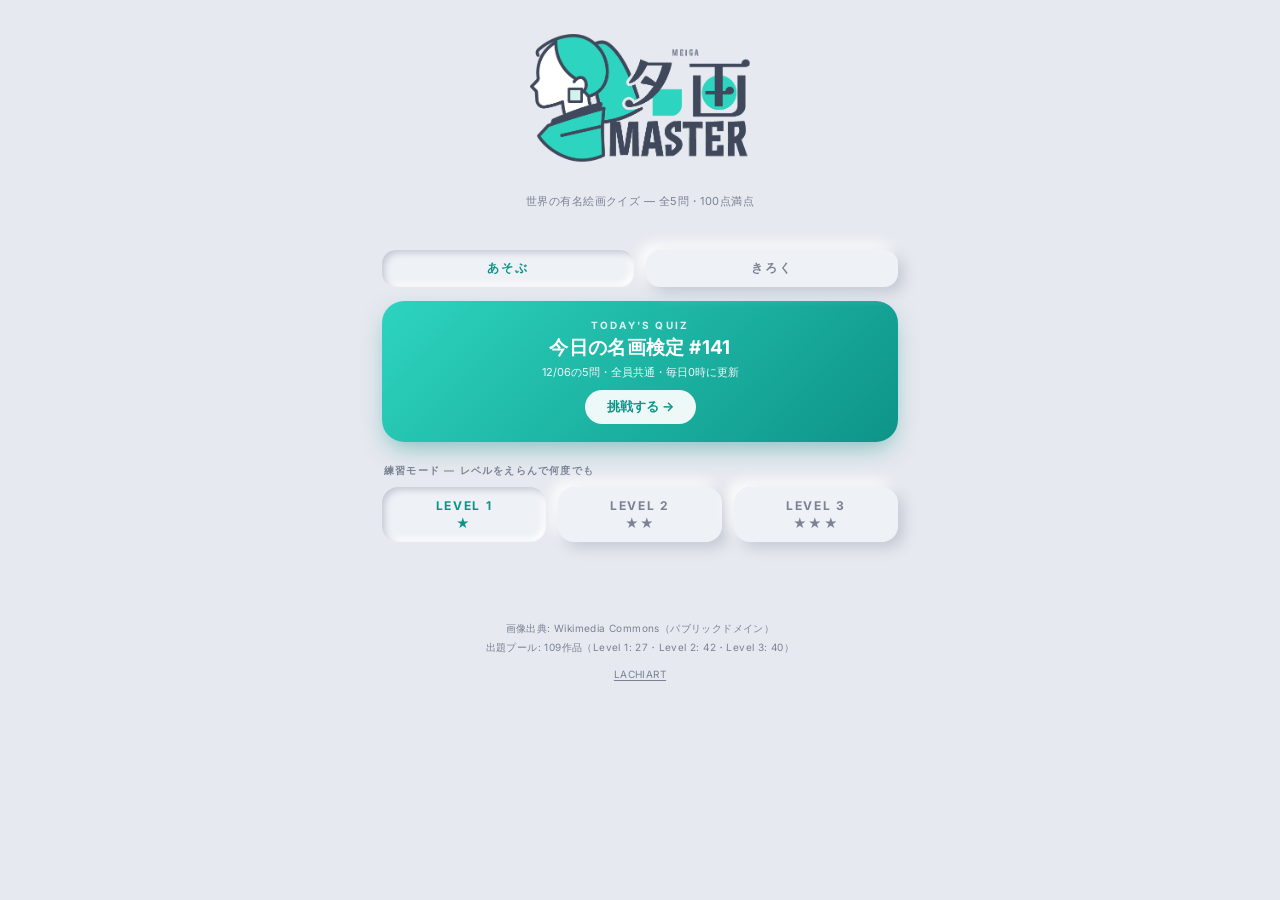
==== index.html @ eb068966 "出題中はホームUI(タブ・デイリーカード・レベル選択)を隠して問題に集中できる画面に - ホーム/出題/結果/きろくの4画面切り替え式に変更(初期表示はホーム) - 出題中は←ボタンでホームに戻れる " ====
<!DOCTYPE html>
<html lang="ja">
<head>
  <meta charset="UTF-8">
  <meta name="viewport" content="width=device-width, initial-scale=1.0">
  <title>名画MASTER｜世界の有名絵画クイズ</title>
  <meta name="description" content="世界の有名絵画クイズ「名画MASTER」に挑戦！「この作品の作者は？」「この作品のタイトルは？」全5問・100点満点。Level 1〜3で何度でも遊べる。">
  <meta property="og:title" content="名画MASTER｜世界の有名絵画クイズ">
  <meta property="og:description" content="名画の4択クイズ・全5問100点満点。Level 1〜3。あなたは何点とれる？">
  <meta property="og:type" content="website">
  <meta property="og:url" content="https://lachiart.com/quiz/meiga/">
  <meta name="twitter:card" content="summary_large_image">
  <meta property="og:image" content="https://lachiart.com/quiz/meiga/og-card.png">
  <link rel="icon" type="image/png" href="favicon.png">
  <link rel="apple-touch-icon" href="favicon.png">
  <link rel="preconnect" href="https://fonts.googleapis.com">
  <link rel="preconnect" href="https://fonts.gstatic.com" crossorigin>
  <link href="https://fonts.googleapis.com/css2?family=Inter:wght@400;500;600;700&display=swap" rel="stylesheet">
  <link rel="stylesheet" href="style.css">
  <script async src="https://pagead2.googlesyndication.com/pagead/js/adsbygoogle.js?client=ca-pub-6177307831535485" crossorigin="anonymous"></script>
</head>
<body>

  <header class="site-header">
    <h1 class="logo-h1"><img src="logo.png" alt="名画MASTER" class="logo"></h1>
    <p class="tagline">世界の有名絵画クイズ — 全5問・100点満点</p>
  </header>

  <main id="app">
    <!-- 広告枠（ページを開いた瞬間から見える位置＝クイズ冒頭。常時表示） -->
    <div class="ad-top">
      <ins class="adsbygoogle"
           style="display:block"
           data-ad-client="ca-pub-6177307831535485"
           data-ad-slot="2286251553"
           data-ad-format="auto"
           data-full-width-responsive="true"></ins>
    </div>

    <!-- あそぶ / きろく タブ -->
    <nav class="top-tabs" aria-label="画面切り替え">
      <button id="tab-play" class="top-tab active">あそぶ</button>
      <button id="tab-records" class="top-tab">きろく</button>
    </nav>

    <div id="play-view">

    <!-- ホーム（出題中は隠れる） -->
    <div id="home-menu">
      <!-- 今日の名画検定（毎日0時更新・全員共通） -->
      <button id="daily-card" class="daily-card">
        <span class="daily-kicker">TODAY'S QUIZ</span>
        <span class="daily-title">今日の名画検定 <span id="daily-num">#1</span></span>
        <span class="daily-sub" id="daily-sub"></span>
        <span class="daily-status" id="daily-status">挑戦する →</span>
      </button>

      <p class="mode-caption">練習モード — レベルをえらんで何度でも</p>

      <!-- 難易度切り替え（ボタンはapp.jsがデータから自動生成。Level 4以降も自動で増える） -->
      <div class="level-row" id="level-row" role="group" aria-label="レベルをえらぶ"></div>
    </div>

    <!-- クイズ画面 -->
    <section id="quiz-screen" hidden>
      <div class="progress-row">
        <button id="quiz-home-btn" class="quiz-home-btn" aria-label="ホームにもどる">←</button>
        <span id="q-counter">第1問 / 5</span>
        <div id="score-dots" aria-label="正解状況"></div>
      </div>
      <figure class="art-frame">
        <div class="art-screen">
          <img id="art-image" src="" alt="出題作品の画像">
        </div>
      </figure>
      <h2 id="question-text"></h2>
      <div id="choices" class="choices"></div>

      <div id="feedback" class="feedback" hidden>
        <p id="feedback-head"></p>
        <div class="work-info">
          <p id="work-caption"></p>
          <p id="work-summary"></p>
        </div>
        <button id="next-btn" class="primary-btn">次の問題へ</button>
      </div>
    </section>

    <!-- 結果画面 -->
    <section id="result-screen" hidden>
      <div class="score-dial">
        <svg viewBox="0 0 240 240" aria-hidden="true">
          <defs>
            <linearGradient id="scoreGrad" x1="0" y1="0" x2="1" y2="1">
              <stop offset="0%" stop-color="#2dd4bf"/>
              <stop offset="100%" stop-color="#f59e0b"/>
            </linearGradient>
          </defs>
          <circle class="ring-guide" cx="120" cy="120" r="110"/>
          <circle id="score-arc" class="ring-arc" cx="120" cy="120" r="110"/>
        </svg>
        <div class="score-dial-inner">
          <p class="score-label">YOUR SCORE</p>
          <p id="result-score"><span id="score-num">0</span><span class="score-unit">点</span></p>
          <p id="result-sub"></p>
        </div>
      </div>
      <p id="result-message"></p>
      <p id="daily-done-note" class="daily-done-note" hidden></p>
      <div class="result-actions">
        <a id="share-btn" class="primary-btn" href="#" target="_blank" rel="noopener">
          𝕏 で結果をシェア
        </a>
        <button id="retry-btn" class="secondary-btn">もう一度挑戦</button>
      </div>
      <h3 class="recap-title">今回の出題作品</h3>
      <ol id="recap-list" class="recap-list"></ol>

      <a class="blog-cta" href="https://lachiart.com/">
        <span class="blog-cta-kicker">ART TELLER</span>
        <span class="blog-cta-title">名画の魅力を、もっと言葉で。</span>
        <span class="blog-cta-action">らちまゆみのブログを読む →</span>
      </a>
      <p class="portal-link-row"><a class="portal-link" href="../">🎨 クイズ広場 — ほかのクイズであそぶ →</a></p>
    </section>

    <!-- 読み込み中 -->
    <section id="loading-screen">
      <p>問題を準備しています…</p>
    </section>

    </div><!-- /#play-view -->

    <!-- きろく画面 -->
    <section id="records-screen" hidden>
      <div class="stat-grid">
        <div class="stat-tile"><span class="stat-num" id="rec-streak">0</span><span class="stat-label">🔥 連続日数</span></div>
        <div class="stat-tile"><span class="stat-num" id="rec-best">0</span><span class="stat-label">最高連続</span></div>
        <div class="stat-tile"><span class="stat-num" id="rec-plays">0</span><span class="stat-label">プレイ回数</span></div>
        <div class="stat-tile"><span class="stat-num" id="rec-avg">0</span><span class="stat-label">平均点</span></div>
      </div>

      <div class="mastered-panel">
        <div class="mastered-head"><span>マスターした作品</span><strong id="rec-mastered-num">0 / 109</strong></div>
        <div class="mastered-track"><div class="mastered-bar" id="rec-mastered-bar"></div></div>
      </div>

      <h3 class="rec-h">今日の名画検定</h3>
      <ol id="rec-daily-list" class="rec-list"></ol>

      <h3 class="rec-h">練習モード</h3>
      <ol id="rec-practice-list" class="rec-list"></ol>

      <button id="rec-back-btn" class="secondary-btn">あそぶにもどる</button>
    </section>
  </main>

  <footer class="site-footer">
    <p>画像出典: Wikimedia Commons（パブリックドメイン）</p>
    <p id="pool-info"></p>
    <p class="home-link"><a href="https://lachiart.com/">LACHIART</a></p>
  </footer>

  <script src="works.js"></script>
  <script src="app.js"></script>
</body>
</html>
---- style.css ----
/* ============================================================
   アートクイズ — ニューモーフィック（ソフトUI）スタイル
   デザイントークンは design_handoff_nest_smart_home に準拠
   ============================================================ */
:root {
  --bg:        #e6e9ef;   /* app background */
  --panel:     #eef1f6;   /* raised surfaces */
  --shadow-d:  #c5cad3;   /* dark shadow (BR) */
  --shadow-l:  #ffffff;   /* light shadow (TL) */
  --ink:       #2a3142;   /* primary text */
  --mute:      #7a8294;   /* secondary text */
  --teal:      #2dd4bf;   /* primary accent */
  --teal-deep: #0d9488;   /* success / active text */
  --amber:     #f59e0b;   /* warning */
  --teal-soft: #d4f1eb;   /* success pill bg */
  --amber-soft:#fef0d4;   /* warning pill bg */
  --warm-text: #92400e;   /* warning text */
  --divider:   #dfe5ed;

  /* paired dual-shadow soft-UI */
  --raise-panel: 12px 12px 28px var(--shadow-d), -12px -12px 28px var(--shadow-l);
  --raise-tile:  8px 8px 18px var(--shadow-d), -8px -8px 18px var(--shadow-l);
  --raise-chip:  6px 6px 14px var(--shadow-d), -6px -6px 14px var(--shadow-l);
  --inset-chip:  inset 3px 3px 6px var(--shadow-d), inset -3px -3px 6px var(--shadow-l);
  --inset-deep:  inset 4px 4px 10px var(--shadow-d), inset -4px -4px 10px var(--shadow-l);
}

* { box-sizing: border-box; }

/* hidden属性は display:flex 等の指定より必ず優先させる */
[hidden] { display: none !important; }

body {
  margin: 0;
  background: var(--bg);
  color: var(--ink);
  font-family: "Inter", -apple-system, BlinkMacSystemFont,
    "Hiragino Kaku Gothic ProN", "Noto Sans JP", "Yu Gothic", sans-serif;
  line-height: 1.7;
  -webkit-font-smoothing: antialiased;
}

/* --- ヘッダー --- */
.site-header {
  text-align: center;
  padding: 34px 16px 8px;
}
.logo-h1 { margin: 0; }
.logo {
  width: 220px;
  max-width: 62vw;
  height: auto;
  display: inline-block;
}
.tagline {
  margin: 4px 0 0;
  color: var(--mute);
  font-size: 11px;
  letter-spacing: 0.04em;
}

#app {
  max-width: 560px;
  margin: 0 auto;
  padding: 10px 22px 40px;
}

/* --- 難易度切り替え --- */
.level-row {
  display: flex;
  gap: 12px;
  margin: 8px 0 18px;
}
.level-btn {
  flex: 1;
  padding: 11px 6px;
  border: none;
  border-radius: 16px;
  background: var(--panel);
  color: var(--mute);
  font-family: inherit;
  font-size: 13px;
  font-weight: 600;
  letter-spacing: 0.08em;
  cursor: pointer;
  box-shadow: var(--raise-chip);
  transition: box-shadow 0.15s, color 0.15s;
}
.level-btn .lv-label {
  display: block;
  font-size: 12px;
  font-weight: 700;
  letter-spacing: 0.14em;
}
.level-btn .lv-stars {
  display: block;
  font-size: 13px;
  margin-top: 2px;
  letter-spacing: 0.1em;
}
.level-btn:hover:not(.active) { color: var(--ink); }
.level-btn.active {
  box-shadow: var(--inset-chip);
  color: var(--teal-deep);
}

/* --- 進行表示 --- */
.progress-row {
  display: flex;
  justify-content: space-between;
  align-items: center;
  margin: 8px 2px 16px;
}
#q-counter {
  flex: 1;
  font-size: 11px;
  font-weight: 600;
  letter-spacing: 0.1em;
  color: var(--mute);
}
.quiz-home-btn {
  width: 34px;
  height: 34px;
  margin-right: 10px;
  border: none;
  border-radius: 12px;
  background: var(--panel);
  color: var(--mute);
  font-family: inherit;
  font-size: 15px;
  font-weight: 600;
  cursor: pointer;
  box-shadow: var(--raise-chip);
  transition: box-shadow 0.15s, color 0.15s;
}
.quiz-home-btn:hover { color: var(--teal-deep); }
.quiz-home-btn:active { box-shadow: var(--inset-chip); }
#score-dots { display: flex; gap: 8px; }
.dot {
  width: 26px;
  height: 26px;
  border-radius: 9px;
  display: grid;
  place-items: center;
  font-size: 10px;
  font-weight: 600;
  background: var(--panel);
  color: var(--mute);
  box-shadow: var(--inset-chip);
  transition: box-shadow 0.15s, background 0.15s, color 0.15s;
}
.dot.current {
  box-shadow: var(--raise-chip);
  color: var(--ink);
}
.dot.ok { background: var(--teal); color: #fff; box-shadow: none; }
.dot.ng { background: var(--amber); color: #fff; box-shadow: none; }

/* --- 作品パネル（外＝raised、内＝recessedの暗いスクリーン） --- */
.art-frame {
  margin: 0 0 18px;
  padding: 12px;
  background: var(--panel);
  border-radius: 24px;
  box-shadow: var(--raise-panel);
}
.art-screen {
  border-radius: 16px;
  background: linear-gradient(135deg, #1a2238, #3a3458);
  box-shadow: var(--inset-deep);
  padding: 10px;
}
.art-screen img {
  display: block;
  width: 100%;
  max-height: 44vh;
  object-fit: contain;
  min-height: 170px;
  border-radius: 8px;
}

#question-text {
  font-size: 17px;
  font-weight: 600;
  text-align: center;
  letter-spacing: -0.01em;
  margin: 4px 0 16px;
}

/* --- 選択肢（raised chip → 押すと inset） --- */
.choices {
  display: grid;
  grid-template-columns: 1fr 1fr;
  gap: 14px;
}
@media (max-width: 500px) {
  .choices { grid-template-columns: 1fr; gap: 12px; }
}
.choice-btn {
  padding: 15px 12px;
  font-size: 13px;
  font-weight: 600;
  font-family: inherit;
  background: var(--panel);
  color: var(--ink);
  border: none;
  border-radius: 18px;
  cursor: pointer;
  line-height: 1.5;
  box-shadow: var(--raise-tile);
  transition: box-shadow 0.15s, color 0.15s, transform 0.15s;
}
.choice-btn:hover:not(:disabled) { transform: translateY(-1px); }
.choice-btn:active:not(:disabled) { box-shadow: var(--inset-chip); transform: none; }
.choice-btn:disabled { cursor: default; }
.choice-btn.correct {
  box-shadow: var(--inset-chip);
  color: var(--teal-deep);
  font-weight: 700;
}
.choice-btn.wrong {
  box-shadow: var(--inset-chip);
  color: var(--warm-text);
}

/* --- 解説パネル --- */
.feedback {
  margin-top: 18px;
  padding: 18px;
  background: var(--panel);
  border-radius: 22px;
  box-shadow: var(--raise-panel);
}
#feedback-head {
  display: inline-block;
  margin: 0 0 10px;
  padding: 6px 14px;
  border-radius: 999px;
  font-size: 12px;
  font-weight: 700;
}
#feedback-head.ok { background: var(--teal-soft); color: var(--teal-deep); }
#feedback-head.ng { background: var(--amber-soft); color: var(--warm-text); }
.work-info p { margin: 4px 0; font-size: 12px; }
#work-caption { font-weight: 600; font-size: 13px; }
#work-summary { color: var(--mute); }

/* --- ボタン --- */
.primary-btn {
  display: block;
  width: 100%;
  margin-top: 14px;
  padding: 14px;
  font-size: 14px;
  font-weight: 600;
  font-family: inherit;
  text-align: center;
  color: #fff;
  background: var(--teal);
  border: none;
  border-radius: 18px;
  cursor: pointer;
  text-decoration: none;
  box-shadow: 0 6px 14px -2px rgba(45, 212, 191, 0.4);
  transition: box-shadow 0.15s, transform 0.15s;
}
.primary-btn:hover { transform: translateY(-1px); }
.primary-btn:active { transform: none; box-shadow: 0 3px 8px -2px rgba(45, 212, 191, 0.4); }

.secondary-btn {
  display: block;
  width: 100%;
  padding: 14px;
  font-size: 14px;
  font-weight: 600;
  font-family: inherit;
  color: var(--ink);
  background: var(--panel);
  border: none;
  border-radius: 18px;
  cursor: pointer;
  box-shadow: var(--inset-chip);
  transition: box-shadow 0.15s;
}
.secondary-btn:hover { box-shadow: var(--inset-deep); }

/* --- 結果画面 --- */
#result-screen { text-align: center; padding-top: 14px; }

.score-dial {
  position: relative;
  width: 240px;
  height: 240px;
  margin: 0 auto 18px;
  border-radius: 50%;
  background: var(--panel);
  box-shadow: var(--raise-panel);
}
.score-dial svg {
  position: absolute;
  inset: 0;
  width: 100%;
  height: 100%;
}
.ring-guide {
  fill: none;
  stroke: #d1d5dd;
  stroke-width: 5;
  stroke-dasharray: 2 6;
}
.ring-arc {
  fill: none;
  stroke: url(#scoreGrad);
  stroke-width: 5;
  stroke-linecap: round;
  transform: rotate(-90deg);
  transform-origin: center;
  transition: stroke-dashoffset 0.8s ease;
}
.score-dial-inner {
  position: absolute;
  inset: 28px;
  border-radius: 50%;
  background: var(--panel);
  box-shadow: var(--inset-deep);
  display: flex;
  flex-direction: column;
  align-items: center;
  justify-content: center;
}
.score-label {
  margin: 0;
  font-size: 10px;
  font-weight: 600;
  letter-spacing: 0.2em;
  color: var(--mute);
}
#result-score {
  margin: 0;
  font-size: 56px;
  font-weight: 300;
  letter-spacing: -0.04em;
  line-height: 1.1;
  background: linear-gradient(180deg, var(--ink), #5a6478);
  -webkit-background-clip: text;
  background-clip: text;
  -webkit-text-fill-color: transparent;
}
.score-unit { font-size: 18px; font-weight: 500; }
#result-sub { margin: 0; font-size: 11px; color: var(--teal-deep); font-weight: 600; }

#result-message { font-size: 14px; font-weight: 500; margin: 0 0 20px; }

.result-actions {
  display: grid;
  gap: 12px;
  max-width: 340px;
  margin: 0 auto 30px;
}
.result-actions .primary-btn { margin-top: 0; }

.recap-title {
  font-size: 11px;
  font-weight: 600;
  letter-spacing: 0.15em;
  color: var(--mute);
  border-top: 1px solid var(--divider);
  padding-top: 22px;
  margin-top: 6px;
}
.recap-list {
  list-style: none;
  padding: 0;
  margin: 0;
  text-align: left;
}
/* --- 冒頭の広告枠 --- */
.ad-top {
  margin: 4px 0 18px;
  display: flex;
  align-items: center;
  justify-content: center;
  overflow: hidden;
}
.ad-top .adsbygoogle { width: 100%; }
/* 広告が埋まらなかったときは枠ごと畳む（空白のまま場所を取らない） */
.ad-top.ad-empty { display: none; }
ins.adsbygoogle[data-ad-status="unfilled"] { display: none !important; }

/* --- ブログ誘導カード（結果画面下部） --- */
.blog-cta {
  display: block;
  margin-top: 26px;
  padding: 20px 18px;
  border-radius: 22px;
  background: var(--panel);
  box-shadow: var(--raise-panel);
  text-decoration: none;
  text-align: center;
  transition: transform 0.15s, box-shadow 0.15s;
}
.blog-cta:hover { transform: translateY(-2px); }
.blog-cta:active { box-shadow: var(--inset-chip); transform: none; }
.blog-cta-kicker {
  display: block;
  font-size: 10px;
  font-weight: 700;
  letter-spacing: 0.2em;
  color: var(--mute);
}
.blog-cta-title {
  display: block;
  margin-top: 6px;
  font-size: 16px;
  font-weight: 600;
  color: var(--ink);
}
.blog-cta-action {
  display: inline-block;
  margin-top: 12px;
  padding: 9px 20px;
  border-radius: 999px;
  background: var(--teal);
  color: #fff;
  font-size: 13px;
  font-weight: 600;
  box-shadow: 0 6px 14px -2px rgba(45, 212, 191, 0.4);
}
.recap-list li {
  display: flex;
  align-items: center;
  gap: 12px;
  background: var(--panel);
  border-radius: 18px;
  box-shadow: var(--raise-tile);
  padding: 10px 14px;
  margin-bottom: 12px;
}
.recap-num {
  width: 30px;
  height: 30px;
  border-radius: 50%;
  background: var(--ink);
  color: var(--panel);
  font-size: 12px;
  font-weight: 700;
  display: grid;
  place-items: center;
  flex-shrink: 0;
}
.recap-list img {
  width: 52px;
  height: 52px;
  object-fit: cover;
  border-radius: 12px;
  background: #1a2238;
  flex-shrink: 0;
}
.recap-list .meta { font-size: 11px; line-height: 1.5; flex: 1; min-width: 0; }
.recap-list .meta strong { display: block; font-size: 12px; font-weight: 600; }
.recap-list .meta span { color: var(--mute); }
.recap-mark {
  width: 28px;
  height: 28px;
  border-radius: 50%;
  display: grid;
  place-items: center;
  font-size: 13px;
  font-weight: 700;
  flex-shrink: 0;
}
.recap-mark.ok { background: var(--teal-soft); color: var(--teal-deep); }
.recap-mark.ng { background: var(--amber-soft); color: var(--warm-text); }

/* --- その他 --- */
#loading-screen { text-align: center; color: var(--mute); padding: 40px 0; font-size: 12px; }
.site-footer {
  text-align: center;
  color: var(--mute);
  font-size: 10px;
  letter-spacing: 0.04em;
  padding: 18px 16px 28px;
}
.site-footer p { margin: 2px 0; }
.home-link { margin-top: 10px !important; }
.home-link a {
  color: var(--mute);
  text-decoration: underline;
  text-underline-offset: 2px;
}
.home-link a:hover { color: var(--teal-deep); }

/* ============================================================
   デイリー化（今日の名画検定・タブ・きろく）
   ============================================================ */

/* --- あそぶ / きろく タブ --- */
.top-tabs {
  display: flex;
  gap: 12px;
  margin: 0 0 14px;
}
.top-tab {
  flex: 1;
  padding: 10px 6px;
  border: none;
  border-radius: 14px;
  background: var(--panel);
  color: var(--mute);
  font-family: inherit;
  font-size: 12px;
  font-weight: 600;
  letter-spacing: 0.14em;
  cursor: pointer;
  box-shadow: var(--raise-chip);
  transition: box-shadow 0.15s, color 0.15s;
}
.top-tab.active {
  box-shadow: var(--inset-chip);
  color: var(--teal-deep);
}

/* --- 今日の名画検定カード --- */
.daily-card {
  display: block;
  width: 100%;
  margin: 0 0 20px;
  padding: 18px 16px;
  border: none;
  border-radius: 22px;
  background: linear-gradient(135deg, #2dd4bf, #0d9488);
  color: #fff;
  font-family: inherit;
  text-align: center;
  cursor: pointer;
  box-shadow: 0 10px 24px -6px rgba(13, 148, 136, 0.5);
  transition: transform 0.15s, box-shadow 0.15s;
}
.daily-card:hover { transform: translateY(-2px); }
.daily-card:active { transform: none; box-shadow: 0 5px 12px -6px rgba(13, 148, 136, 0.5); }
.daily-kicker {
  display: block;
  font-size: 10px;
  font-weight: 700;
  letter-spacing: 0.22em;
  opacity: 0.85;
}
.daily-title {
  display: block;
  margin-top: 4px;
  font-size: 19px;
  font-weight: 700;
  letter-spacing: 0.02em;
}
.daily-sub {
  display: block;
  margin-top: 4px;
  font-size: 11px;
  opacity: 0.92;
}
.daily-status {
  display: inline-block;
  margin-top: 10px;
  padding: 8px 22px;
  border-radius: 999px;
  background: rgba(255, 255, 255, 0.92);
  color: var(--teal-deep);
  font-size: 13px;
  font-weight: 700;
}
.mode-caption {
  margin: 0 2px 8px;
  font-size: 10px;
  font-weight: 600;
  letter-spacing: 0.12em;
  color: var(--mute);
}

/* --- デイリー完走メッセージ（結果画面） --- */
.daily-done-note {
  margin: 4px 0 14px;
  padding: 10px 14px;
  border-radius: 14px;
  display: inline-block;
  background: var(--teal-soft);
  color: var(--teal-deep);
  font-size: 12px;
  font-weight: 700;
}

/* --- クイズ広場リンク（結果画面下部） --- */
.portal-link-row { margin: 14px 0 0; text-align: center; }
.portal-link {
  color: var(--mute);
  font-size: 12px;
  font-weight: 600;
  text-decoration: underline;
  text-underline-offset: 3px;
}
.portal-link:hover { color: var(--teal-deep); }

/* --- きろく画面 --- */
#records-screen { padding-top: 4px; }
.stat-grid {
  display: grid;
  grid-template-columns: repeat(4, 1fr);
  gap: 12px;
}
@media (max-width: 500px) {
  .stat-grid { grid-template-columns: repeat(2, 1fr); }
}
.stat-tile {
  padding: 14px 6px;
  border-radius: 18px;
  background: var(--panel);
  box-shadow: var(--raise-tile);
  text-align: center;
}
.stat-num {
  display: block;
  font-size: 26px;
  font-weight: 300;
  letter-spacing: -0.02em;
  color: var(--ink);
}
.stat-label {
  display: block;
  margin-top: 2px;
  font-size: 10px;
  font-weight: 600;
  letter-spacing: 0.08em;
  color: var(--mute);
}
.mastered-panel {
  margin-top: 14px;
  padding: 16px;
  border-radius: 18px;
  background: var(--panel);
  box-shadow: var(--raise-tile);
}
.mastered-head {
  display: flex;
  justify-content: space-between;
  align-items: center;
  font-size: 12px;
  font-weight: 600;
  color: var(--ink);
}
.mastered-head strong { color: var(--teal-deep); }
.mastered-track {
  margin-top: 10px;
  height: 10px;
  border-radius: 5px;
  background: var(--panel);
  box-shadow: var(--inset-chip);
  overflow: hidden;
}
.mastered-bar {
  height: 100%;
  width: 0%;
  border-radius: 5px;
  background: linear-gradient(90deg, #2dd4bf, #0d9488);
  transition: width 0.6s ease;
}
.rec-h {
  margin: 22px 2px 8px;
  font-size: 11px;
  font-weight: 600;
  letter-spacing: 0.15em;
  color: var(--mute);
}
.rec-list {
  list-style: none;
  margin: 0;
  padding: 0;
}
.rec-list li {
  display: flex;
  align-items: center;
  gap: 12px;
  padding: 10px 14px;
  margin-bottom: 8px;
  border-radius: 14px;
  background: var(--panel);
  box-shadow: var(--raise-chip);
  font-size: 12px;
  color: var(--ink);
}
.rec-list li strong { margin-left: auto; font-weight: 700; }
.rec-tag {
  padding: 3px 10px;
  border-radius: 999px;
  background: var(--teal-soft);
  color: var(--teal-deep);
  font-size: 11px;
  font-weight: 700;
}
.rec-empty {
  justify-content: center;
  color: var(--mute) !important;
  box-shadow: var(--inset-chip) !important;
}
#rec-back-btn { margin-top: 20px; }
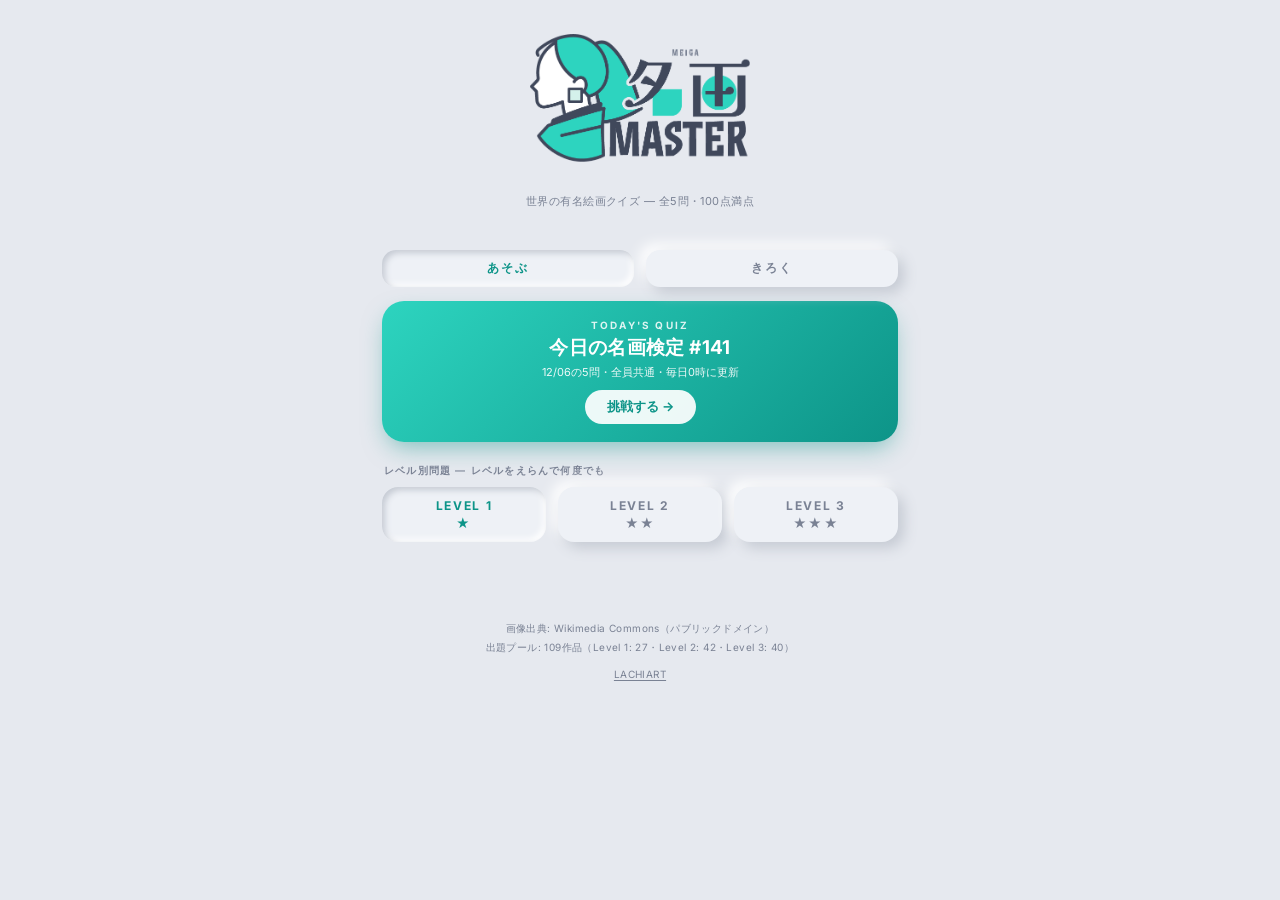
==== commit b3aec9f1: "表記整理: ブログCTA削除・練習モード→レベル別問題・きろく画面の戻るボタン削除 Co-Authored-By: Claude Opus 4.8 <noreply@anthropic.com>" ====
--- a/index.html
+++ b/index.html
@@ -55,7 +55,7 @@
         <span class="daily-status" id="daily-status">挑戦する →</span>
       </button>
 
-      <p class="mode-caption">練習モード — レベルをえらんで何度でも</p>
+      <p class="mode-caption">レベル別問題 — レベルをえらんで何度でも</p>
 
       <!-- 難易度切り替え（ボタンはapp.jsがデータから自動生成。Level 4以降も自動で増える） -->
       <div class="level-row" id="level-row" role="group" aria-label="レベルをえらぶ"></div>
@@ -116,11 +116,6 @@
       <h3 class="recap-title">今回の出題作品</h3>
       <ol id="recap-list" class="recap-list"></ol>
 
-      <a class="blog-cta" href="https://lachiart.com/">
-        <span class="blog-cta-kicker">ART TELLER</span>
-        <span class="blog-cta-title">名画の魅力を、もっと言葉で。</span>
-        <span class="blog-cta-action">らちまゆみのブログを読む →</span>
-      </a>
       <p class="portal-link-row"><a class="portal-link" href="../">🎨 クイズ広場 — ほかのクイズであそぶ →</a></p>
     </section>
 
@@ -148,10 +143,8 @@
       <h3 class="rec-h">今日の名画検定</h3>
       <ol id="rec-daily-list" class="rec-list"></ol>
 
-      <h3 class="rec-h">練習モード</h3>
+      <h3 class="rec-h">レベル別問題</h3>
       <ol id="rec-practice-list" class="rec-list"></ol>
-
-      <button id="rec-back-btn" class="secondary-btn">あそぶにもどる</button>
     </section>
   </main>
 
--- a/style.css
+++ b/style.css
@@ -387,45 +387,6 @@
 .ad-top.ad-empty { display: none; }
 ins.adsbygoogle[data-ad-status="unfilled"] { display: none !important; }
 
-/* --- ブログ誘導カード（結果画面下部） --- */
-.blog-cta {
-  display: block;
-  margin-top: 26px;
-  padding: 20px 18px;
-  border-radius: 22px;
-  background: var(--panel);
-  box-shadow: var(--raise-panel);
-  text-decoration: none;
-  text-align: center;
-  transition: transform 0.15s, box-shadow 0.15s;
-}
-.blog-cta:hover { transform: translateY(-2px); }
-.blog-cta:active { box-shadow: var(--inset-chip); transform: none; }
-.blog-cta-kicker {
-  display: block;
-  font-size: 10px;
-  font-weight: 700;
-  letter-spacing: 0.2em;
-  color: var(--mute);
-}
-.blog-cta-title {
-  display: block;
-  margin-top: 6px;
-  font-size: 16px;
-  font-weight: 600;
-  color: var(--ink);
-}
-.blog-cta-action {
-  display: inline-block;
-  margin-top: 12px;
-  padding: 9px 20px;
-  border-radius: 999px;
-  background: var(--teal);
-  color: #fff;
-  font-size: 13px;
-  font-weight: 600;
-  box-shadow: 0 6px 14px -2px rgba(45, 212, 191, 0.4);
-}
 .recap-list li {
   display: flex;
   align-items: center;
@@ -700,4 +661,3 @@
   color: var(--mute) !important;
   box-shadow: var(--inset-chip) !important;
 }
-#rec-back-btn { margin-top: 20px; }
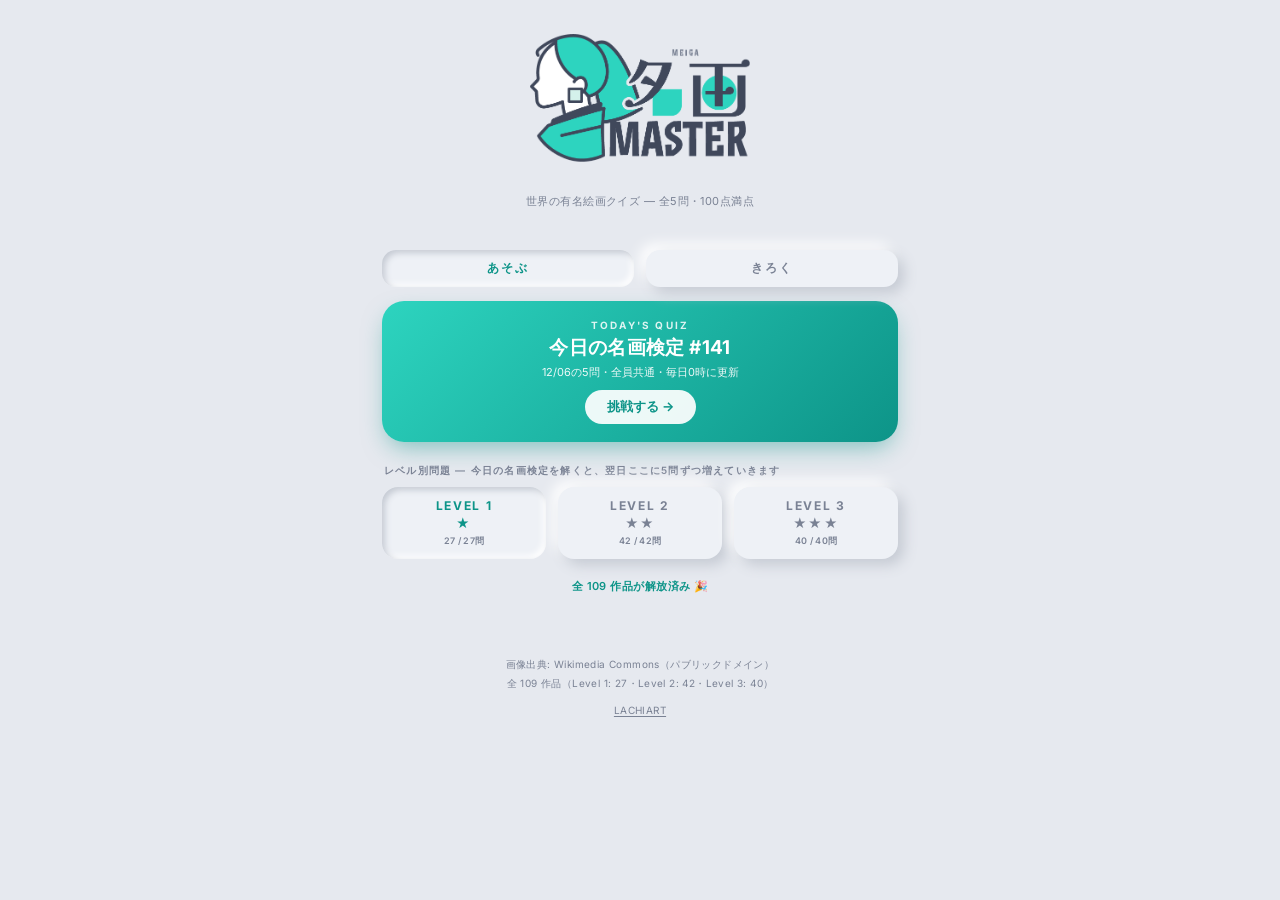
==== commit dee9fdaf: "毎日5作品ずつ解放される仕組みに変更(カレンダー式ストック成長) - 今日の名画検定#N = リリース順(易2中2難1)から今日の5作品・全員共通 - その5作品は翌日から「レベル別問題」に加わる(毎" ====
--- a/index.html
+++ b/index.html
@@ -16,7 +16,7 @@
   <link rel="preconnect" href="https://fonts.googleapis.com">
   <link rel="preconnect" href="https://fonts.gstatic.com" crossorigin>
   <link href="https://fonts.googleapis.com/css2?family=Inter:wght@400;500;600;700&display=swap" rel="stylesheet">
-  <link rel="stylesheet" href="style.css">
+  <link rel="stylesheet" href="style.css?v=20260724b">
   <script async src="https://pagead2.googlesyndication.com/pagead/js/adsbygoogle.js?client=ca-pub-6177307831535485" crossorigin="anonymous"></script>
 </head>
 <body>
@@ -55,10 +55,11 @@
         <span class="daily-status" id="daily-status">挑戦する →</span>
       </button>
 
-      <p class="mode-caption">レベル別問題 — レベルをえらんで何度でも</p>
+      <p class="mode-caption">レベル別問題 — 今日の名画検定を解くと、翌日ここに5問ずつ増えていきます</p>
 
       <!-- 難易度切り替え（ボタンはapp.jsがデータから自動生成。Level 4以降も自動で増える） -->
       <div class="level-row" id="level-row" role="group" aria-label="レベルをえらぶ"></div>
+      <p class="release-note" id="release-note"></p>
     </div>
 
     <!-- クイズ画面 -->
@@ -140,6 +141,9 @@
         <div class="mastered-track"><div class="mastered-bar" id="rec-mastered-bar"></div></div>
       </div>
 
+      <h3 class="rec-h">直近にあそんだ問題</h3>
+      <ol id="rec-questions-list" class="recap-list"></ol>
+
       <h3 class="rec-h">今日の名画検定</h3>
       <ol id="rec-daily-list" class="rec-list"></ol>
 
@@ -154,7 +158,8 @@
     <p class="home-link"><a href="https://lachiart.com/">LACHIART</a></p>
   </footer>
 
-  <script src="works.js"></script>
-  <script src="app.js"></script>
+  <!-- ?v= はキャッシュ対策。デザインやロジックを更新したらこの日付を変えると全員が新版を即取得 -->
+  <script src="works.js?v=20260724b"></script>
+  <script src="app.js?v=20260724b"></script>
 </body>
 </html>
--- a/style.css
+++ b/style.css
@@ -98,6 +98,28 @@
   margin-top: 2px;
   letter-spacing: 0.1em;
 }
+.level-btn .lv-count {
+  display: block;
+  margin-top: 4px;
+  font-size: 9px;
+  font-weight: 600;
+  letter-spacing: 0.04em;
+  color: var(--mute);
+}
+.level-btn.locked {
+  box-shadow: var(--inset-chip);
+  cursor: default;
+  opacity: 0.7;
+}
+.level-btn.locked:hover { color: var(--mute); }
+.release-note {
+  margin: 12px 2px 0;
+  text-align: center;
+  font-size: 11px;
+  font-weight: 600;
+  letter-spacing: 0.04em;
+  color: var(--teal-deep);
+}
 .level-btn:hover:not(.active) { color: var(--ink); }
 .level-btn.active {
   box-shadow: var(--inset-chip);
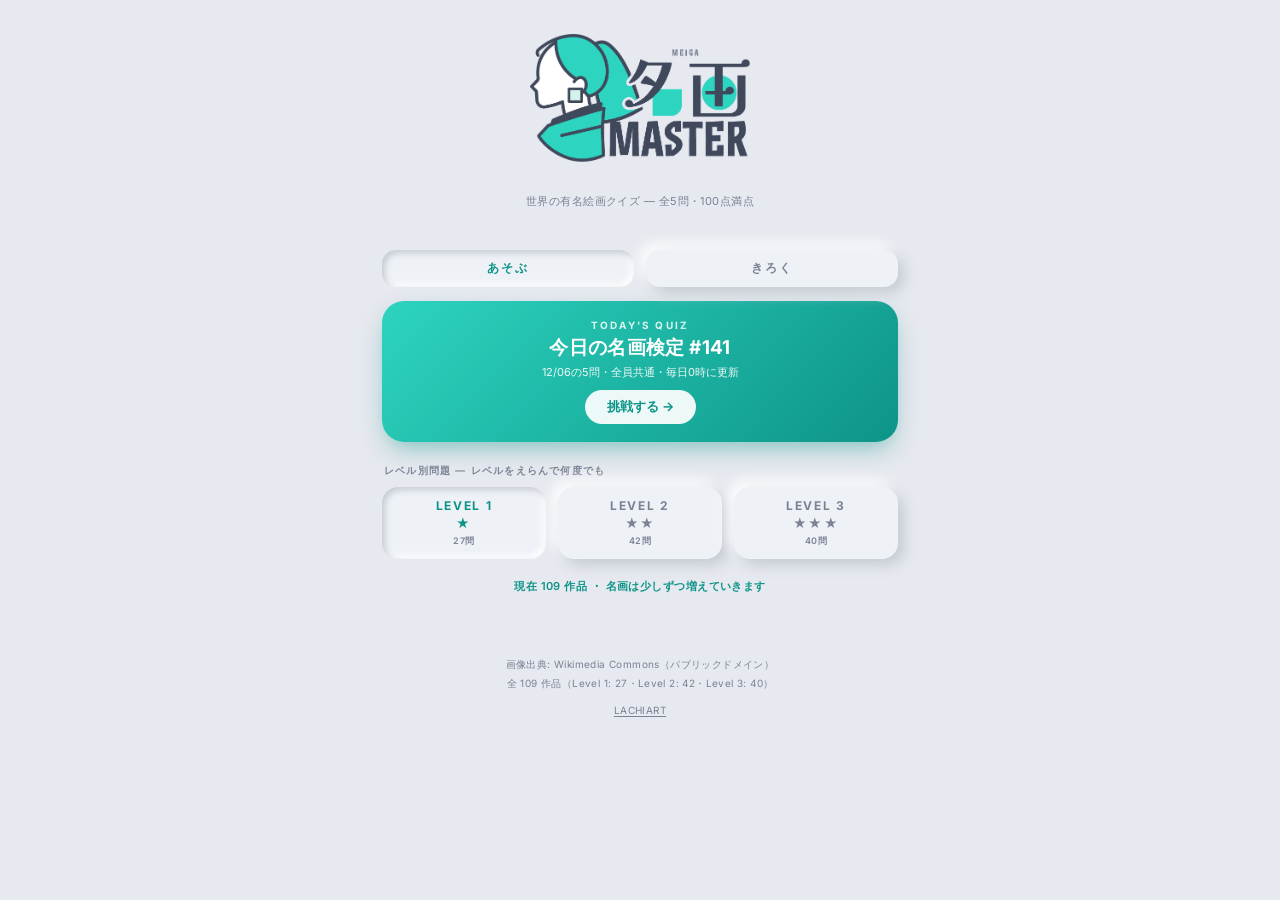
==== commit 2816c645: "修正: レベル別のロックを撤回し全作品を即プレイ可能に戻す 「109プール自体が新作追加でコツコツ増える」が本来の意図だった。 既存作品を小出しにするgating設計を取り消し、全作品をいつでも出題。" ====
--- a/index.html
+++ b/index.html
@@ -16,7 +16,7 @@
   <link rel="preconnect" href="https://fonts.googleapis.com">
   <link rel="preconnect" href="https://fonts.gstatic.com" crossorigin>
   <link href="https://fonts.googleapis.com/css2?family=Inter:wght@400;500;600;700&display=swap" rel="stylesheet">
-  <link rel="stylesheet" href="style.css?v=20260724b">
+  <link rel="stylesheet" href="style.css?v=20260724c">
   <script async src="https://pagead2.googlesyndication.com/pagead/js/adsbygoogle.js?client=ca-pub-6177307831535485" crossorigin="anonymous"></script>
 </head>
 <body>
@@ -55,7 +55,7 @@
         <span class="daily-status" id="daily-status">挑戦する →</span>
       </button>
 
-      <p class="mode-caption">レベル別問題 — 今日の名画検定を解くと、翌日ここに5問ずつ増えていきます</p>
+      <p class="mode-caption">レベル別問題 — レベルをえらんで何度でも</p>
 
       <!-- 難易度切り替え（ボタンはapp.jsがデータから自動生成。Level 4以降も自動で増える） -->
       <div class="level-row" id="level-row" role="group" aria-label="レベルをえらぶ"></div>
@@ -159,7 +159,7 @@
   </footer>
 
   <!-- ?v= はキャッシュ対策。デザインやロジックを更新したらこの日付を変えると全員が新版を即取得 -->
-  <script src="works.js?v=20260724b"></script>
-  <script src="app.js?v=20260724b"></script>
+  <script src="works.js?v=20260724c"></script>
+  <script src="app.js?v=20260724c"></script>
 </body>
 </html>
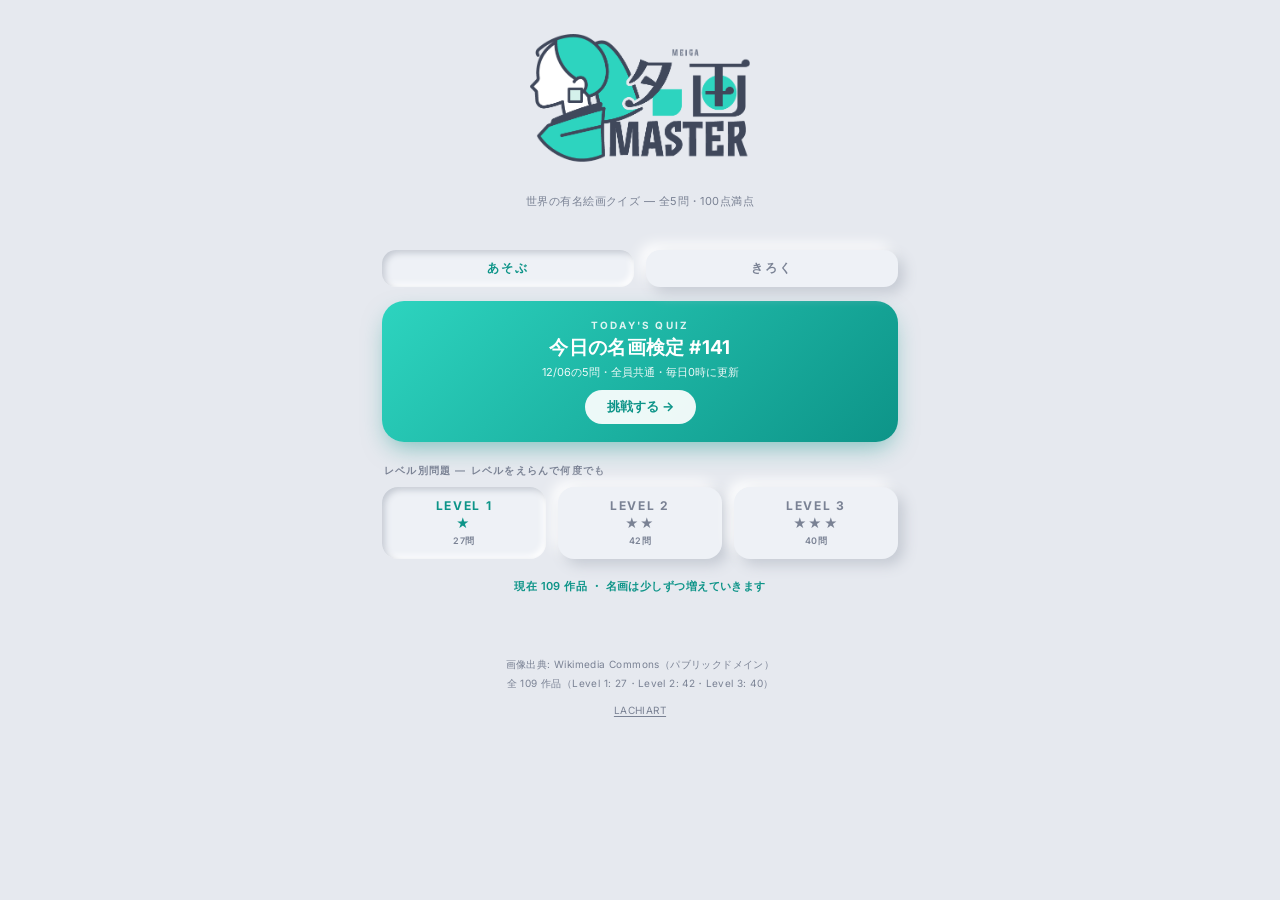
==== commit 017ba1bb: "出題データの完全自動化: GitHub Pages配信 + 毎日のGitHub Actions更新 - 本番サイトは works.js を GitHub Pages から読み込む(読めなければ同梱版に" ====
--- a/index.html
+++ b/index.html
@@ -158,8 +158,20 @@
     <p class="home-link"><a href="https://lachiart.com/">LACHIART</a></p>
   </footer>
 
-  <!-- ?v= はキャッシュ対策。デザインやロジックを更新したらこの日付を変えると全員が新版を即取得 -->
-  <script src="works.js?v=20260724c"></script>
-  <script src="app.js?v=20260724c"></script>
+  <!-- 出題データは GitHub Pages から読み込む（自動更新の要）。
+       works.js の更新はロリポップへのアップロード不要、GitHub push だけで最大10分以内に全員へ反映される。
+       GitHubが読めない時は同梱の works.js にフォールバック。works.js が確実に読めてから app.js を起動する。 -->
+  <script>
+    (function () {
+      function run(src, ok, ng) {
+        var s = document.createElement("script");
+        s.src = src; s.onload = ok; s.onerror = ng;
+        document.head.appendChild(s);
+      }
+      function startApp() { run("app.js?v=20260724c"); }
+      run("https://lachimym.github.io/meiga-master/works.js", startApp,
+        function () { run("works.js?v=20260724c", startApp, startApp); });
+    })();
+  </script>
 </body>
 </html>
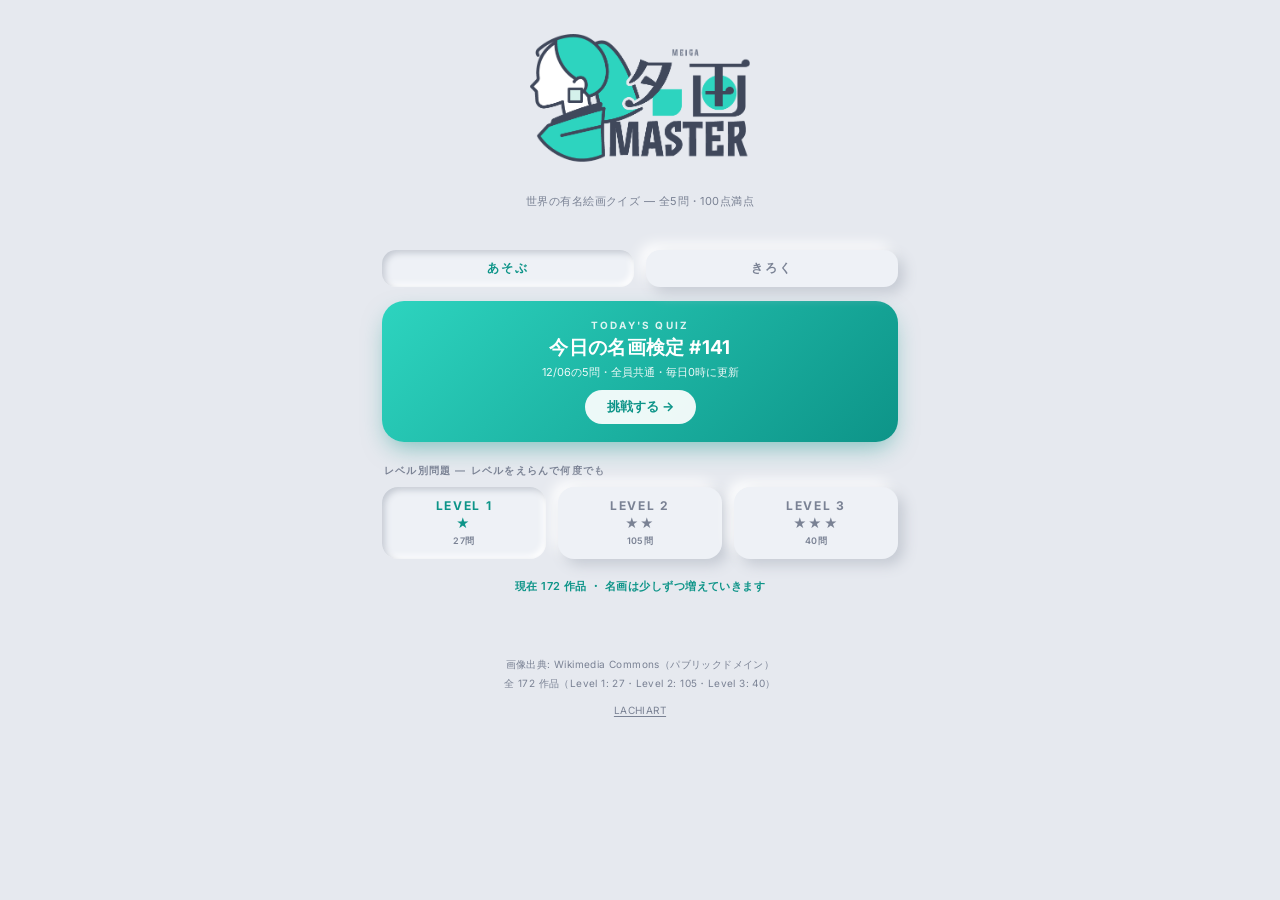
==== commit 7eb999a5: "README: 自動更新の2段構成と本番反映の注意を追記／index.htmlのキャッシュ版数を更新 Co-Authored-By: Claude Fable 5.1 <noreply@anthrop" ====
--- a/index.html
+++ b/index.html
@@ -16,7 +16,7 @@
   <link rel="preconnect" href="https://fonts.googleapis.com">
   <link rel="preconnect" href="https://fonts.gstatic.com" crossorigin>
   <link href="https://fonts.googleapis.com/css2?family=Inter:wght@400;500;600;700&display=swap" rel="stylesheet">
-  <link rel="stylesheet" href="style.css?v=20260724c">
+  <link rel="stylesheet" href="style.css?v=20260916">
   <script async src="https://pagead2.googlesyndication.com/pagead/js/adsbygoogle.js?client=ca-pub-6177307831535485" crossorigin="anonymous"></script>
 </head>
 <body>
@@ -168,9 +168,9 @@
         s.src = src; s.onload = ok; s.onerror = ng;
         document.head.appendChild(s);
       }
-      function startApp() { run("app.js?v=20260724c"); }
+      function startApp() { run("app.js?v=20260916"); }
       run("https://lachimym.github.io/meiga-master/works.js", startApp,
-        function () { run("works.js?v=20260724c", startApp, startApp); });
+        function () { run("works.js?v=20260916", startApp, startApp); });
     })();
   </script>
 </body>
